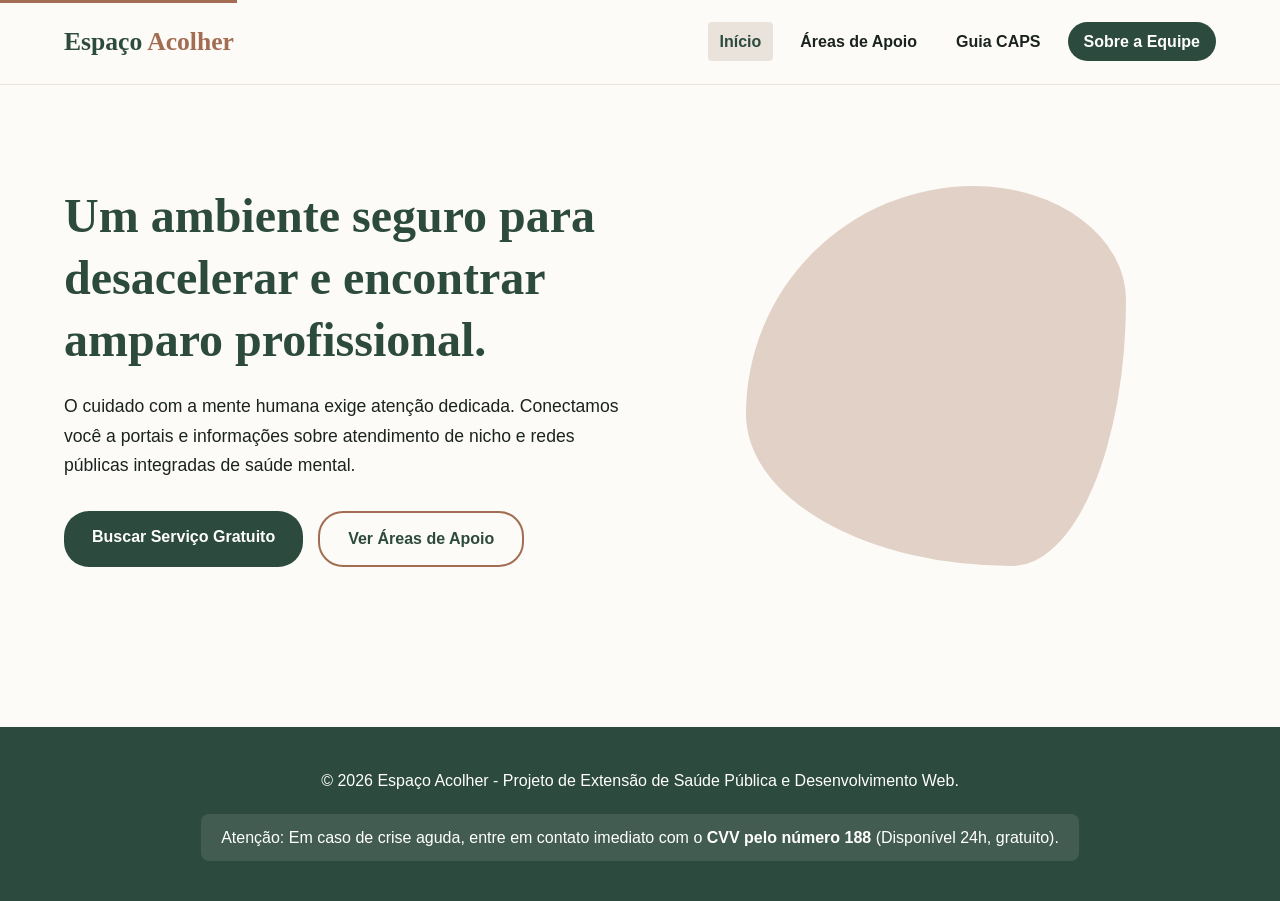
==== index.html @ 64163958 "atualização" ====
<!DOCTYPE html>
<html lang="pt-BR">
<head>
    <meta charset="UTF-8">
    <meta name="viewport" content="width=device-width, initial-scale=1.0">
    <title>Espaço Acolher - Saúde Mental e Apoio</title>
    <!-- Importação de fontes locais ou seguras do sistema. Para usar fontes do Google localmente no deploy, baixe-as e mude o caminho, ou mantenha fontes web seguras como fallback caso exigido estritamente off-line -->
    <link rel="stylesheet" href="style.css">
</head>
<body>

    <a href="#conteudo-principal" class="skip-link">Pular para o conteúdo principal</a>

    <header class="main-header">
        <div class="container header-flex">
            <a href="index.html" class="logo" aria-label="Espaço Acolher Home">Espaço <span>Acolher</span></a>
            <nav class="main-nav" aria-label="Navegação Principal">
                <a href="index.html" class="active">Início</a>
                <a href="servicos.html">Áreas de Apoio</a>
                <a href="caps.html">Guia CAPS</a>
                <a href="sobre.html" class="btn-nav">Sobre a Equipe</a>
            </nav>
        </div>
    </header>

    <main id="conteudo-principal">
        <section class="hero" aria-label="Boas-vindas">
            <div class="container hero-grid">
                <div class="hero-text">
                    <h1>Um ambiente seguro para desacelerar e encontrar amparo profissional.</h1>
                    <p>O cuidado com a mente humana exige atenção dedicada. Conectamos você a portais e informações sobre atendimento de nicho e redes públicas integradas de saúde mental.</p>
                    <div class="hero-actions">
                        <a href="caps.html" class="btn btn-primary">Buscar Serviço Gratuito</a>
                        <a href="servicos.html" class="btn btn-secondary">Ver Áreas de Apoio</a>
                    </div>
                </div>
                <div class="hero-image-container" aria-hidden="true">
                    <div class="hero-shape"></div>
                </div>
            </div>
        </section>
    </main>

    <footer class="main-footer">
        <div class="container">
            <p>&copy; 2026 Espaço Acolher - Projeto de Extensão de Saúde Pública e Desenvolvimento Web.</p>
            <p class="emergency-alert">Atenção: Em caso de crise aguda, entre em contato imediato com o <strong>CVV pelo número 188</strong> (Disponível 24h, gratuito).</p>
        </div>
    </footer>

</body>
</html>
---- style.css ----
/* ==========================================================================
   RESET & VARIÁVEIS (WCAG Conforme)
   ========================================================================== */
* {
    margin: 0;
    padding: 0;
    box-sizing: border-box;
}

:root {
    /* Cores com contraste validado para acessibilidade text/fundo */
    --bg-color: #FDFBF7;
    --primary-color: #2D4A3E; /* Verde sálvia escuro para leitura confortável */
    --secondary-color: #A36D53; /* Terracota suave para destaques */
    --text-color: #1A231F; /* Quase preto para excelente legibilidade */
    --card-bg: #FFFFFF;
    --accent-light: #EAE3DC;
    
    --font-title: 'Lora', Georgia, serif;
    --font-body: 'Nunito', Arial, sans-serif;
}

html {
    scroll-behavior: smooth;
    font-size: 16px;
}

body {
    background-color: var(--bg-color);
    color: var(--text-color);
    font-family: var(--font-body);
    line-height: 1.7;
    overflow-x: hidden;
}

.container {
    width: 90%;
    max-width: 1200px;
    margin: 0 auto;
}

/* Links de Acessibilidade (Pular para o Conteúdo) */
.skip-link {
    position: absolute;
    top: -40px;
    left: 0;
    background: var(--secondary-color);
    color: white;
    padding: 8px;
    z-index: 100;
    transition: top 0.2s;
}
.skip-link:focus {
    top: 0;
}

/* ==========================================================================
   HEADER & NAVEGAÇÃO
   ========================================================================== */
.main-header {
    padding: 20px 0;
    background-color: var(--bg-color);
    border-bottom: 1px solid var(--accent-light);
}

.header-flex {
    display: flex;
    flex-direction: column; /* Mobile-First */
    align-items: center;
    gap: 15px;
}

@media (min-width: 768px) {
    .header-flex {
        flex-direction: row;
        justify-content: space-between;
    }
}

.logo {
    font-family: var(--font-title);
    font-size: 1.6rem;
    font-weight: 700;
    color: var(--primary-color);
    text-decoration: none;
}

.logo span {
    color: var(--secondary-color);
}

.main-nav {
    display: flex;
    flex-wrap: wrap;
    justify-content: center;
    gap: 15px;
}

.main-nav a {
    text-decoration: none;
    color: var(--text-color);
    font-weight: 600;
    padding: 6px 12px;
    border-radius: 4px;
    transition: all 0.3s ease;
}

.main-nav a:hover, .main-nav a.active {
    color: var(--primary-color);
    background-color: var(--accent-light);
}

.main-nav .btn-nav {
    background-color: var(--primary-color);
    color: white !important;
    border-radius: 20px;
    padding: 6px 16px;
}

.main-nav .btn-nav:hover {
    background-color: #1B2E26;
}

/* ==========================================================================
   HERO SECTIONS (RESPONSIVO)
   ========================================================================== */
.hero {
    padding: 40px 0;
}

.hero-grid {
    display: grid;
    grid-template-columns: 1fr; /* Mobile-First */
    gap: 30px;
    align-items: center;
}

@media (min-width: 768px) {
    .hero-grid {
        grid-template-columns: 1fr 1fr;
        padding: 60px 0;
    }
}

.hero-text h1 {
    font-family: var(--font-title);
    font-size: 2.2rem;
    line-height: 1.3;
    margin-bottom: 20px;
    color: var(--primary-color);
}

@media (min-width: 768px) {
    .hero-text h1 { font-size: 3rem; }
}

.hero-text p {
    font-size: 1.1rem;
    margin-bottom: 30px;
}

.hero-actions {
    display: flex;
    flex-wrap: wrap;
    gap: 15px;
}

.btn {
    display: inline-block;
    padding: 12px 28px;
    border-radius: 25px;
    text-decoration: none;
    font-weight: 700;
    text-align: center;
    transition: all 0.3s ease;
}

.btn-primary {
    background-color: var(--primary-color);
    color: white;
}

.btn-primary:hover, .btn-primary:focus {
    transform: translateY(-2px);
    box-shadow: 0 5px 15px rgba(45, 74, 62, 0.3);
}

.btn-secondary {
    border: 2px solid var(--secondary-color);
    color: var(--primary-color);
}

.btn-secondary:hover, .btn-secondary:focus {
    background-color: var(--secondary-color);
    color: white;
}

/* Forma Orgânica CSS Pura (Sem dependência de imagens externas) */
.hero-image-container {
    display: flex;
    justify-content: center;
}

.hero-shape {
    width: 280px;
    height: 280px;
    background-color: var(--secondary-color);
    opacity: 0.3;
    border-radius: 60% 40% 30% 70% / 60% 30% 70% 40%;
}

@media (min-width: 768px) {
    .hero-shape {
        width: 380px;
        height: 380px;
    }
}

/* Internas Hero */
.internal-hero {
    padding: 50px 0;
    background-color: var(--accent-light);
    text-align: center;
}

.internal-hero h1 {
    font-family: var(--font-title);
    font-size: 2.2rem;
    color: var(--primary-color);
}

/* ==========================================================================
   SEÇÃO DE CARDS & CONTEÚDO
   ========================================================================== */
.services-section {
    padding: 60px 0;
}

.cards-grid {
    display: grid;
    grid-template-columns: 1fr;
    gap: 25px;
}

@media (min-width: 768px) {
    .cards-grid {
        grid-template-columns: repeat(auto-fit, minmax(300px, 1fr));
    }
}

.card {
    background-color: var(--card-bg);
    padding: 30px;
    border-radius: 12px;
    box-shadow: 0 4px 20px rgba(0, 0, 0, 0.04);
    border-top: 4px solid var(--primary-color);
}

.card h3 {
    font-family: var(--font-title);
    margin: 15px 0 10px 0;
    color: var(--primary-color);
}

/* Bloco de Texto Semântico */
.content-block {
    padding: 40px 0;
}

.text-content {
    max-width: 800px;
    margin: 0 auto;
}

.text-content h2 {
    font-family: var(--font-title);
    color: var(--primary-color);
    margin: 35px 0 15px 0;
}

.text-content p {
    margin-bottom: 25px;
}

.caps-steps {
    list-style: none;
    margin: 30px 0;
}

.caps-steps li {
    padding: 15px;
    margin-bottom: 15px;
    background-color: var(--card-bg);
    border-left: 4px solid var(--secondary-color);
    border-radius: 4px;
}

/* ==========================================================================
   PÁGINA SOBRE & INTEGRANTES
   ========================================================================== */
.about-grid {
    display: grid;
    grid-template-columns: 1fr;
    gap: 30px;
    margin-top: 40px;
}

@media (min-width: 768px) {
    .about-grid {
        grid-template-columns: repeat(auto-fit, minmax(220px, 1fr));
    }
}

.team-card {
    background-color: var(--card-bg);
    border-radius: 8px;
    overflow: hidden;
    text-align: center;
    padding-bottom: 20px;
    box-shadow: 0 4px 15px rgba(0,0,0,0.03);
}

.team-img {
    width: 100%;
    height: 240px;
    object-fit: cover;
    background-color: #ddd; /* Fallback caso falte a foto */
}

.team-card h3 {
    font-family: var(--font-title);
    color: var(--primary-color);
    margin: 15px 0 5px 0;
}

.team-card p {
    font-size: 0.9rem;
    color: #555;
}

/* ==========================================================================
   FOOTER
   ========================================================================== */
.main-footer {
    background-color: var(--primary-color);
    color: white;
    padding: 40px 0;
    text-align: center;
    margin-top: 60px;
}

.emergency-alert {
    margin-top: 20px;
    background-color: rgba(255, 255, 255, 0.1);
    display: inline-block;
    padding: 10px 20px;
    border-radius: 8px;
}
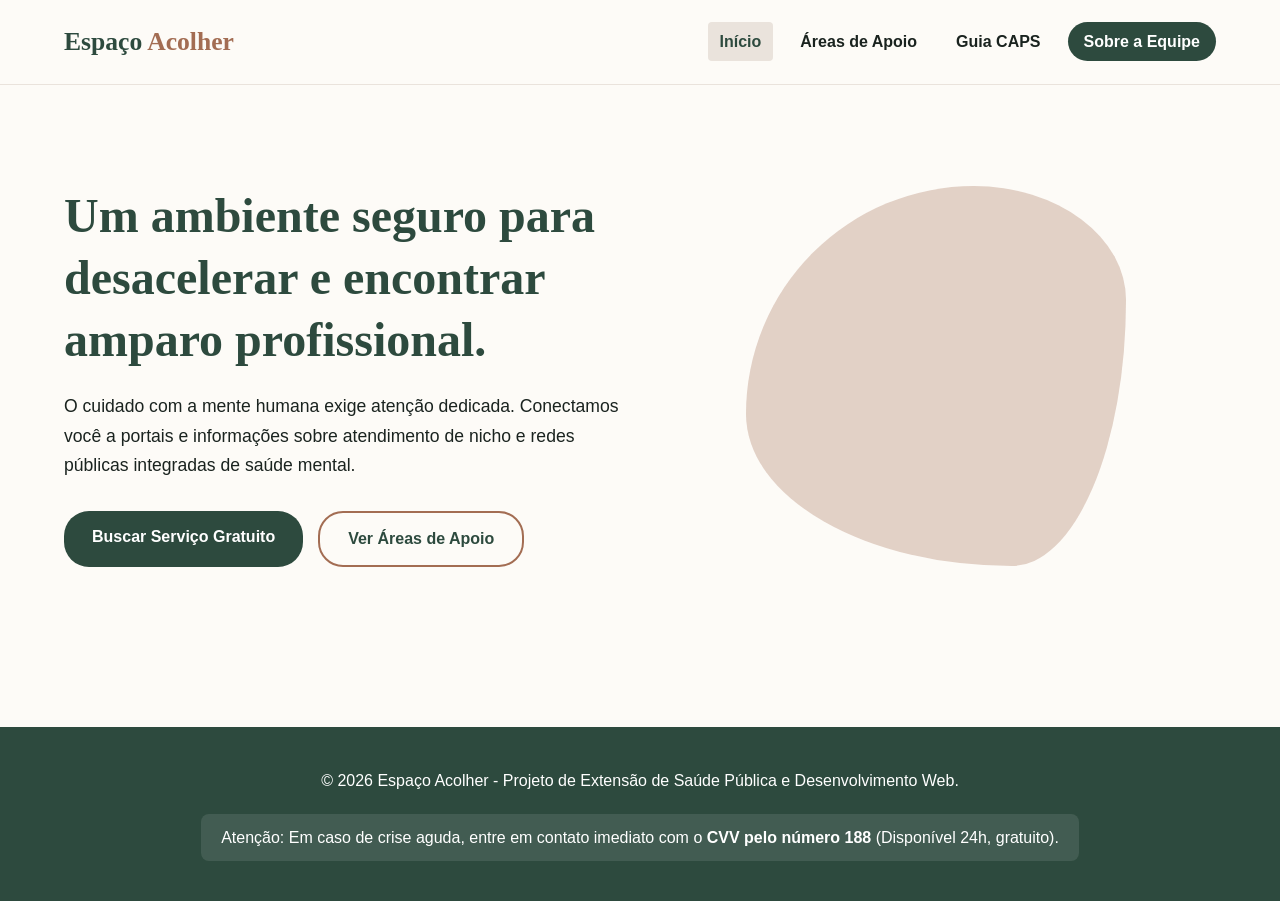
==== commit e3ef6a49: "novo" ====
--- a/index.html
+++ b/index.html
@@ -9,7 +9,7 @@
 </head>
 <body>
 
-    <a href="#conteudo-principal" class="skip-link">Pular para o conteúdo principal</a>
+    
 
     <header class="main-header">
         <div class="container header-flex">
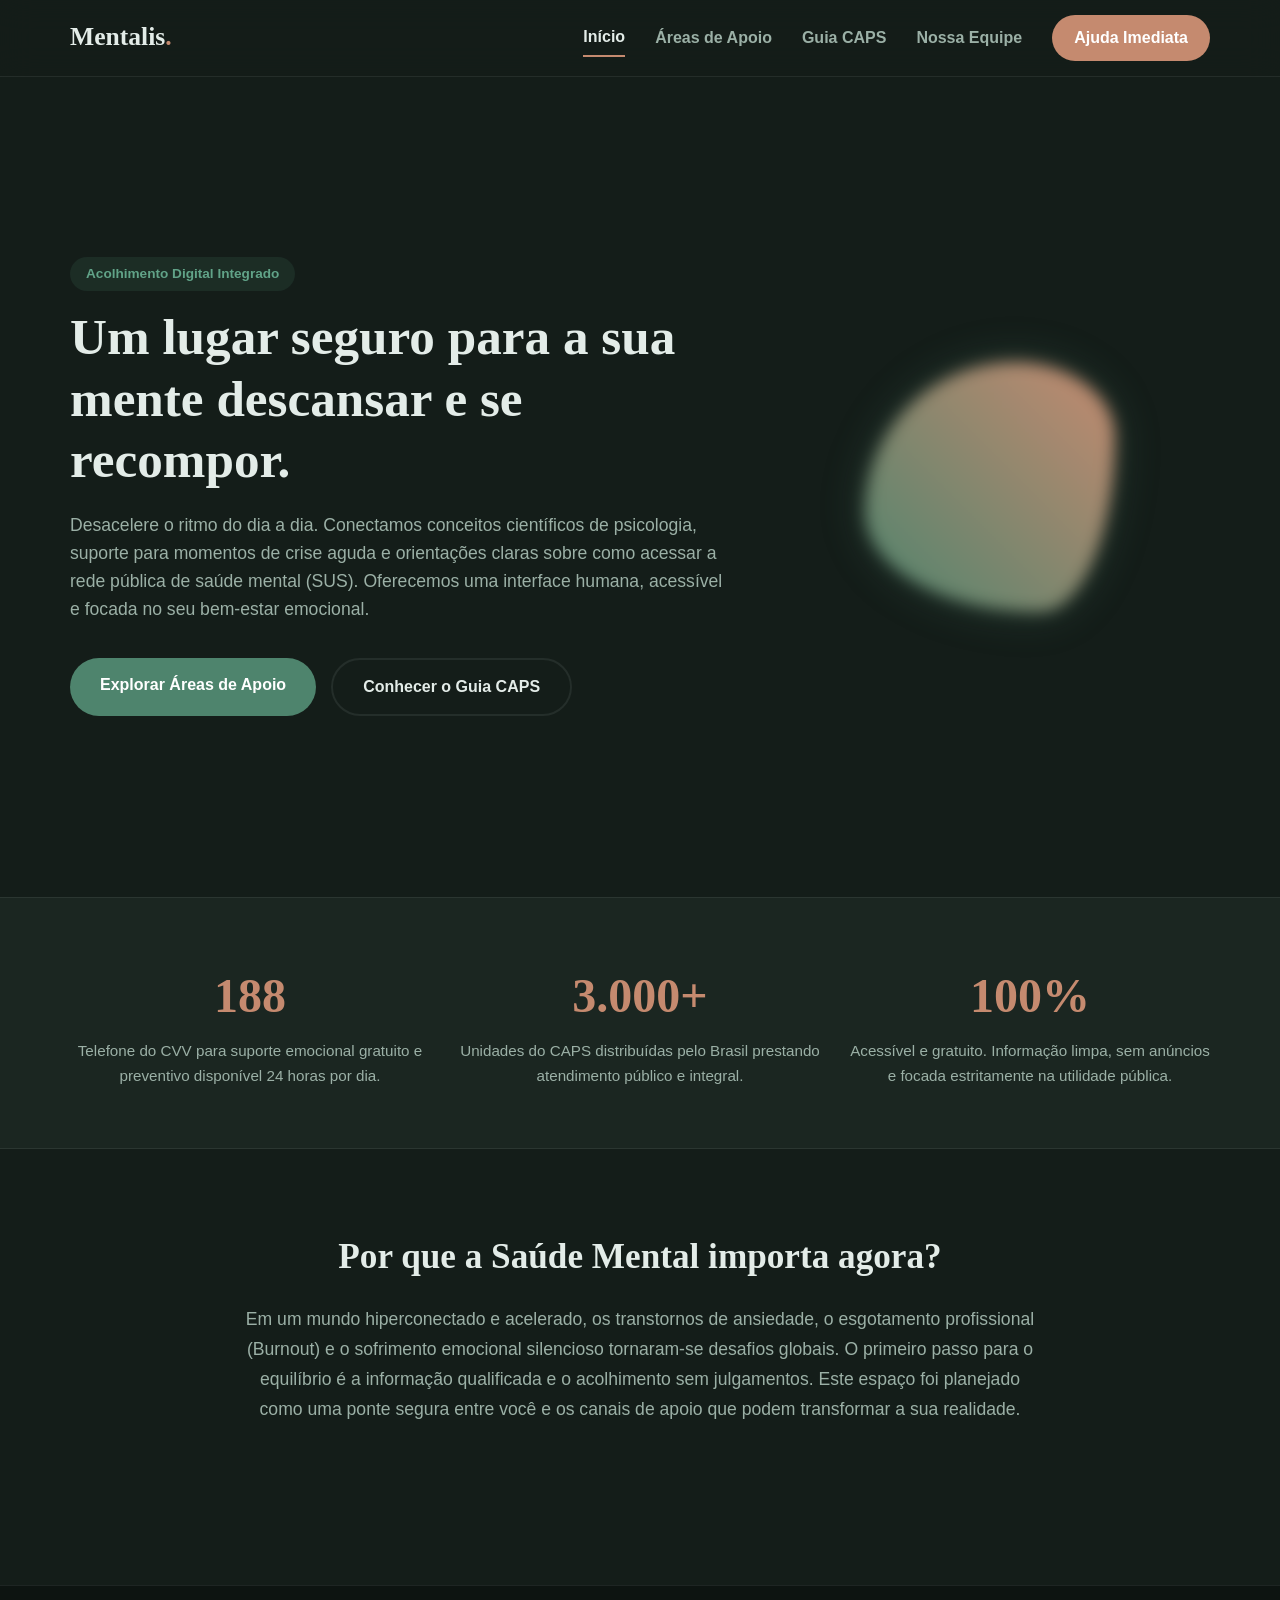
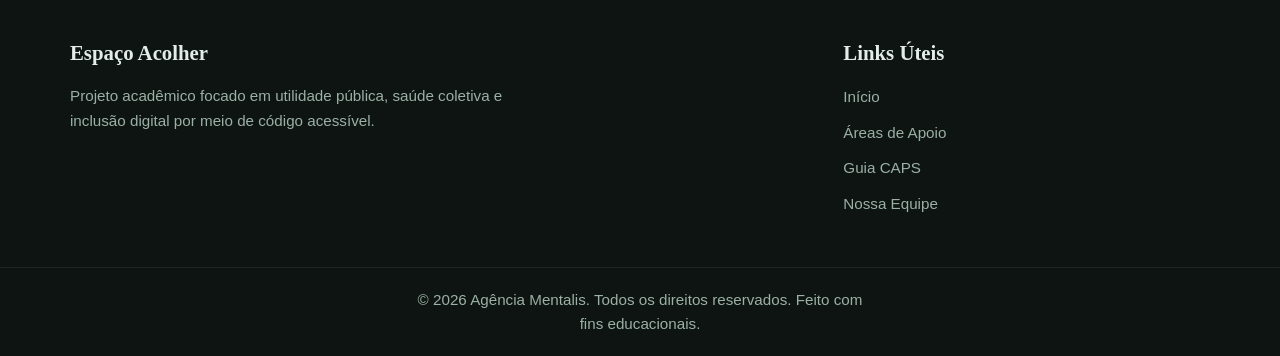
==== commit 1e7eb198: "errei fui mlk" ====
--- a/index.html
+++ b/index.html
@@ -3,50 +3,91 @@
 <head>
     <meta charset="UTF-8">
     <meta name="viewport" content="width=device-width, initial-scale=1.0">
-    <title>Espaço Acolher - Saúde Mental e Apoio</title>
-    <!-- Importação de fontes locais ou seguras do sistema. Para usar fontes do Google localmente no deploy, baixe-as e mude o caminho, ou mantenha fontes web seguras como fallback caso exigido estritamente off-line -->
-    <link rel="stylesheet" href="style.css">
+    <title>Mentalis | Saúde Mental e Bem-Estar</title>
+    <link rel="stylesheet" href="assets/css/style.css">
 </head>
 <body>
 
-    
+    <a href="#conteudo-principal" class="skip-link">Pular para o conteúdo principal</a>
 
     <header class="main-header">
         <div class="container header-flex">
-            <a href="index.html" class="logo" aria-label="Espaço Acolher Home">Espaço <span>Acolher</span></a>
+            <a href="index.html" class="logo">Mentalis<span>.</span></a>
             <nav class="main-nav" aria-label="Navegação Principal">
-                <a href="index.html" class="active">Início</a>
-                <a href="servicos.html">Áreas de Apoio</a>
-                <a href="caps.html">Guia CAPS</a>
-                <a href="sobre.html" class="btn-nav">Sobre a Equipe</a>
+                <a href="index.html" class="nav-link active">Início</a>
+                <a href="servicos.html" class="nav-link">Áreas de Apoio</a>
+                <a href="caps.html" class="nav-link">Guia CAPS</a>
+                <a href="sobre.html" class="nav-link">Nossa Equipe</a>
+                <a href="emergencia.html" class="btn-nav">Ajuda Imediata</a>
             </nav>
+            <button class="menu-toggle" aria-label="Abrir Menu">☰</button>
         </div>
     </header>
 
     <main id="conteudo-principal">
-        <section class="hero" aria-label="Boas-vindas">
+        <section class="hero-section">
             <div class="container hero-grid">
                 <div class="hero-text">
-                    <h1>Um ambiente seguro para desacelerar e encontrar amparo profissional.</h1>
-                    <p>O cuidado com a mente humana exige atenção dedicada. Conectamos você a portais e informações sobre atendimento de nicho e redes públicas integradas de saúde mental.</p>
+                    <span class="badge">Acolhimento Digital Integrado</span>
+                    <h1>Um lugar seguro para a sua mente descansar e se recompor.</h1>
+                    <p>Desacelere o ritmo do dia a dia. Conectamos conceitos científicos de psicologia, suporte para momentos de crise aguda e orientações claras sobre como acessar a rede pública de saúde mental (SUS). Oferecemos uma interface humana, acessível e focada no seu bem-estar emocional.</p>
                     <div class="hero-actions">
-                        <a href="caps.html" class="btn btn-primary">Buscar Serviço Gratuito</a>
-                        <a href="servicos.html" class="btn btn-secondary">Ver Áreas de Apoio</a>
+                        <a href="servicos.html" class="btn btn-primary">Explorar Áreas de Apoio</a>
+                        <a href="caps.html" class="btn btn-secondary">Conhecer o Guia CAPS</a>
                     </div>
                 </div>
-                <div class="hero-image-container" aria-hidden="true">
-                    <div class="hero-shape"></div>
+                <div class="hero-visual">
+                    <div class="orbe-viva"></div>
                 </div>
+            </div>
+        </section>
+
+        <section class="stats-section">
+            <div class="container stats-grid">
+                <div class="stat-card">
+                    <h2>188</h2>
+                    <p>Telefone do CVV para suporte emocional gratuito e preventivo disponível 24 horas por dia.</p>
+                </div>
+                <div class="stat-card">
+                    <h2>3.000+</h2>
+                    <p>Unidades do CAPS distribuídas pelo Brasil prestando atendimento público e integral.</p>
+                </div>
+                <div class="stat-card">
+                    <h2>100%</h2>
+                    <p>Acessível e gratuito. Informação limpa, sem anúncios e focada estritamente na utilidade pública.</p>
+                </div>
+            </div>
+        </section>
+
+        <section class="highlights-section">
+            <div class="container text-block-center">
+                <h2>Por que a Saúde Mental importa agora?</h2>
+                <p>Em um mundo hiperconectado e acelerado, os transtornos de ansiedade, o esgotamento profissional (Burnout) e o sofrimento emocional silencioso tornaram-se desafios globais. O primeiro passo para o equilíbrio é a informação qualificada e o acolhimento sem julgamentos. Este espaço foi planejado como uma ponte segura entre você e os canais de apoio que podem transformar a sua realidade.</p>
             </div>
         </section>
     </main>
 
     <footer class="main-footer">
-        <div class="container">
-            <p>&copy; 2026 Espaço Acolher - Projeto de Extensão de Saúde Pública e Desenvolvimento Web.</p>
-            <p class="emergency-alert">Atenção: Em caso de crise aguda, entre em contato imediato com o <strong>CVV pelo número 188</strong> (Disponível 24h, gratuito).</p>
+        <div class="container footer-grid">
+            <div>
+                <h3>Espaço Acolher</h3>
+                <p>Projeto acadêmico focado em utilidade pública, saúde coletiva e inclusão digital por meio de código acessível.</p>
+            </div>
+            <div>
+                <h3>Links Úteis</h3>
+                <ul class="footer-links">
+                    <li><a href="index.html">Início</a></li>
+                    <li><a href="servicos.html">Áreas de Apoio</a></li>
+                    <li><a href="caps.html">Guia CAPS</a></li>
+                    <li><a href="sobre.html">Nossa Equipe</a></li>
+                </ul>
+            </div>
+        </div>
+        <div class="footer-bottom">
+            <p>&copy; 2026 Agência Mentalis. Todos os direitos reservados. Feito com fins educacionais.</p>
         </div>
     </footer>
 
+    <script src="assets/js/main.js"></script>
 </body>
 </html>
--- a/assets/css/style.css
+++ b/assets/css/style.css
@@ -0,0 +1,536 @@
+:root {
+    --bg-main: #141D19;        
+    --bg-alt: #1B2621;         
+    --text-main: #E3ECE8;      
+    --text-muted: #9BB0A6;    
+    --primary: #4E846D;        
+    --primary-hover: #61A388;  
+    --secondary: #C58A6F;      
+    --border-glass: rgba(227, 236, 232, 0.08);
+    
+    --font-title: 'Lora', Georgia, serif;
+    --font-body: 'Nunito', Helvetica, Arial, sans-serif;
+}
+
+* {
+    margin: 0;
+    padding: 0;
+    box-sizing: border-box;
+}
+
+html {
+    scroll-behavior: smooth;
+    font-size: 16px;
+}
+
+body {
+    background-color: var(--bg-main);
+    color: var(--text-main);
+    font-family: var(--font-body);
+    line-height: 1.6;
+    overflow-x: hidden;
+}
+
+.container {
+    width: 90%;
+    max-width: 1140px;
+    margin: 0 auto;
+}
+
+.skip-link {
+    position: absolute;
+    top: -100px;
+    left: 10px;
+    background: var(--secondary);
+    color: white;
+    padding: 10px 20px;
+    z-index: 9999;
+    transition: top 0.3s;
+    border-radius: 4px;
+    text-decoration: none;
+    font-weight: bold;
+}
+.skip-link:focus { top: 10px; }
+
+.main-header {
+    position: sticky;
+    top: 0;
+    z-index: 1000;
+    background: rgba(20, 29, 25, 0.85);
+    backdrop-filter: blur(16px);
+    -webkit-backdrop-filter: blur(16px);
+    border-bottom: 1px solid var(--border-glass);
+    padding: 15px 0;
+}
+
+.header-flex {
+    display: flex;
+    justify-content: space-between;
+    align-items: center;
+}
+
+.logo {
+    font-family: var(--font-title);
+    font-size: 1.6rem;
+    font-weight: 700;
+    color: var(--text-main);
+    text-decoration: none;
+}
+.logo span { color: var(--secondary); }
+
+.main-nav {
+    display: none;
+}
+
+.main-nav.open {
+    display: flex;
+    flex-direction: column;
+    position: absolute;
+    top: 100%;
+    left: 0;
+    width: 100%;
+    background: var(--bg-alt);
+    padding: 20px;
+    gap: 15px;
+    border-bottom: 1px solid var(--border-glass);
+}
+
+.nav-link {
+    color: var(--text-muted);
+    text-decoration: none;
+    font-weight: 600;
+    font-size: 1rem;
+    transition: color 0.3s;
+    padding: 5px 0;
+}
+.nav-link:hover, .nav-link.active {
+    color: var(--text-main);
+    border-bottom: 2px solid var(--secondary);
+}
+
+.btn-nav {
+    background: var(--secondary);
+    color: white;
+    text-decoration: none;
+    padding: 10px 22px;
+    border-radius: 25px;
+    text-align: center;
+    font-weight: 700;
+    transition: transform 0.2s;
+}
+.btn-nav:hover, .btn-nav.active {
+    transform: scale(1.03);
+    background: #bd5631;
+}
+
+.menu-toggle {
+    background: none;
+    border: none;
+    color: var(--text-main);
+    font-size: 1.8rem;
+    cursor: pointer;
+}
+
+@media (min-width: 992px) {
+    .menu-toggle { display: none; }
+    .main-nav {
+        display: flex;
+        flex-direction: row;
+        align-items: center;
+        gap: 30px;
+    }
+    .main-nav.open { position: static; background: none; padding: 0; width: auto; border: none; }
+}
+
+.hero-section {
+    padding: 60px 0;
+    min-height: calc(100vh - 80px);
+    display: flex;
+    align-items: center;
+}
+
+.hero-grid {
+    display: grid;
+    grid-template-columns: 1fr;
+    gap: 40px;
+    align-items: center;
+}
+
+@media (min-width: 768px) {
+    .hero-grid { grid-template-columns: 1.2fr 0.8fr; }
+}
+
+.badge {
+    background: rgba(78, 132, 109, 0.15);
+    color: var(--primary-hover);
+    padding: 6px 16px;
+    border-radius: 20px;
+    font-size: 0.85rem;
+    font-weight: 700;
+    display: inline-block;
+    margin-bottom: 15px;
+}
+
+.hero-text h1 {
+    font-family: var(--font-title);
+    font-size: 2.2rem;
+    line-height: 1.2;
+    margin-bottom: 20px;
+}
+@media (min-width: 768px) { .hero-text h1 { font-size: 3.2rem; } }
+
+.hero-text p {
+    color: var(--text-muted);
+    font-size: 1.1rem;
+    margin-bottom: 35px;
+}
+
+.hero-actions {
+    display: flex;
+    flex-direction: column;
+    gap: 15px;
+}
+@media (min-width: 480px) { .hero-actions { flex-direction: row; } }
+
+.btn {
+    padding: 14px 30px;
+    border-radius: 30px;
+    text-decoration: none;
+    font-weight: 700;
+    text-align: center;
+    transition: all 0.3s ease;
+}
+.btn-primary { background: var(--primary); color: white; }
+.btn-primary:hover { background: var(--primary-hover); transform: translateY(-2px); }
+
+.btn-secondary { border: 2px solid var(--border-glass); color: var(--text-main); }
+.btn-secondary:hover { background: rgba(255,255,255,0.05); }
+
+.hero-visual { display: flex; justify-content: center; }
+
+.orbe-viva {
+    width: 250px;
+    height: 250px;
+    background: linear-gradient(45deg, var(--primary), var(--secondary));
+    filter: blur(8px);
+    box-shadow: 0 0 40px rgba(78, 132, 109, 0.3);
+    border-radius: 60% 40% 30% 70% / 60% 30% 70% 40%;
+    animation: pulsarOrbe 8s ease-in-out infinite alternate;
+}
+@keyframes pulsarOrbe {
+    0% { border-radius: 60% 40% 30% 70% / 60% 30% 70% 40%; transform: scale(1); }
+    100% { border-radius: 40% 60% 70% 30% / 40% 70% 30% 60%; transform: scale(1.04); }
+}
+
+.stats-section {
+    padding: 60px 0;
+    background: var(--bg-alt);
+    border-top: 1px solid var(--border-glass);
+    border-bottom: 1px solid var(--border-glass);
+}
+.stats-grid {
+    display: grid;
+    grid-template-columns: 1fr;
+    gap: 30px;
+    text-align: center;
+}
+@media (min-width: 768px) { .stats-grid { grid-template-columns: repeat(3, 1fr); } }
+
+.stat-card h2 {
+    font-family: var(--font-title);
+    font-size: 3rem;
+    color: var(--secondary);
+    margin-bottom: 5px;
+}
+.stat-card p { color: var(--text-muted); font-size: 0.95rem; }
+
+.text-block-center {
+    max-width: 800px;
+    margin: 0 auto;
+    text-align: center;
+}
+.text-block-center h2 { font-family: var(--font-title); font-size: 2.2rem; margin-bottom: 20px; }
+.text-block-center p { color: var(--text-muted); font-size: 1.1rem; line-height: 1.7; }
+.highlights-section { padding: 80px 0; }
+
+.internal-hero {
+    padding: 60px 0;
+    background: var(--bg-alt);
+    text-align: center;
+    border-bottom: 1px solid var(--border-glass);
+}
+.internal-hero h1 { font-family: var(--font-title); font-size: 2.5rem; margin-bottom: 12px; }
+.internal-hero p { color: var(--text-muted); max-width: 700px; margin: 0 auto; font-size: 1.1rem; }
+
+.section-padding { padding: 70px 0; }
+.alt-bg { background-color: var(--bg-alt); }
+
+.detailed-services-grid {
+    display: grid;
+    grid-template-columns: 1fr;
+    gap: 40px;
+}
+.detailed-card {
+    background: var(--bg-alt);
+    border: 1px solid var(--border-glass);
+    border-radius: 16px;
+    padding: 40px;
+    position: relative;
+    transition: border-color 0.3s;
+}
+.detailed-card:hover { border-color: var(--primary); }
+
+.card-badge {
+    position: absolute;
+    top: 25px;
+    right: 40px;
+    font-size: 0.8rem;
+    font-weight: bold;
+    text-transform: uppercase;
+    color: var(--secondary);
+    letter-spacing: 1px;
+}
+.detailed-card .card-icon { font-size: 2.5rem; margin-bottom: 15px; }
+.detailed-card h3 { font-family: var(--font-title); font-size: 1.6rem; margin-bottom: 15px; }
+.detailed-card p { color: var(--text-muted); margin-bottom: 20px; font-size: 1.05rem; }
+.detailed-card h4 { margin-bottom: 10px; font-size: 1rem; color: var(--text-main); text-transform: uppercase; letter-spacing: 0.5px; }
+.detailed-card ul { margin-left: 20px; color: var(--text-muted); }
+.detailed-card ul li { margin-bottom: 8px; }
+
+.caps-interactive-grid {
+    display: grid;
+    grid-template-columns: 1fr;
+    gap: 40px;
+}
+@media (min-width: 992px) { .caps-interactive-grid { grid-template-columns: 1fr 1fr; } }
+
+.caps-menu-side h2 { font-family: var(--font-title); margin-bottom: 15px; }
+.caps-menu-side p { color: var(--text-muted); margin-bottom: 30px; }
+
+.interactive-list { list-style: none; }
+.list-item {
+    display: flex;
+    gap: 20px;
+    padding: 20px;
+    background: var(--bg-alt);
+    border: 1px solid var(--border-glass);
+    border-radius: 12px;
+    cursor: pointer;
+    margin-bottom: 15px;
+    transition: all 0.3s;
+}
+.list-item .step-num {
+    font-family: var(--font-title);
+    font-size: 1.5rem;
+    font-weight: bold;
+    color: var(--primary-hover);
+}
+.list-item strong { display: block; font-size: 1.1rem; margin-bottom: 2px; }
+.list-item p { color: var(--text-muted); font-size: 0.9rem; }
+.list-item.active {
+    border-color: var(--primary);
+    background: rgba(78, 132, 109, 0.05);
+}
+
+.display-box {
+    background: var(--bg-alt);
+    border: 1px solid var(--border-glass);
+    padding: 45px;
+    border-radius: 16px;
+    min-height: 300px;
+    display: flex;
+    flex-direction: column;
+    justify-content: center;
+    box-shadow: inset 0 0 30px rgba(0,0,0,0.2);
+    transition: opacity 0.2s ease-in-out;
+}
+.display-box h3 { font-family: var(--font-title); font-size: 1.7rem; margin-bottom: 15px; color: var(--secondary); }
+.display-box p { color: var(--text-muted); font-size: 1.1rem; line-height: 1.7; }
+
+.caps-types-grid {
+    display: grid;
+    grid-template-columns: 1fr;
+    gap: 20px;
+    margin-top: 40px;
+}
+@media (min-width: 768px) { .caps-types-grid { grid-template-columns: repeat(2, 1fr); } }
+
+.type-card {
+    background: var(--bg-main);
+    padding: 25px;
+    border-radius: 12px;
+    border-left: 4px solid var(--primary);
+    text-align: left;
+}
+.type-card h3 { font-family: var(--font-title); font-size: 1.25rem; margin-bottom: 10px; }
+.type-card p { color: var(--text-muted); font-size: 0.95rem; }
+
+.about-intro-text {
+    max-width: 850px;
+    margin: 0 auto 50px auto;
+    text-align: center;
+}
+.about-intro-text h2 { font-family: var(--font-title); font-size: 2rem; margin-bottom: 15px; }
+.about-intro-text p { color: var(--text-muted); font-size: 1.1rem; line-height: 1.7; }
+
+.team-cards-grid {
+    display: grid;
+    grid-template-columns: 1fr;
+    gap: 30px;
+}
+@media (min-width: 768px) { .team-cards-grid { grid-template-columns: repeat(auto-fit, minmax(300px, 1fr)); } }
+
+.team-profile-card {
+    background: var(--bg-alt);
+    border: 1px solid var(--border-glass);
+    border-radius: 16px;
+    padding: 35px;
+    text-align: center;
+    transition: transform 0.3s;
+    
+   
+    height: max-content;  
+}
+.team-profile-card:hover { transform: translateY(-5px); }
+
+.avatar-wrapper {
+    width: 110px;
+    height: 110px;
+    margin: 0 auto 20px auto;
+    border-radius: 50%;
+    background: linear-gradient(45deg, var(--bg-main), var(--primary));
+    display: flex;
+    align-items: center;
+    justify-content: center;
+    border: 2px solid var(--secondary);
+}
+.avatar-placeholder { font-size: 0.8rem; font-weight: bold; color: var(--text-muted); }
+
+.team-profile-card h3 { font-family: var(--font-title); font-size: 1.4rem; margin-bottom: 5px; }
+.role-badge {
+    display: inline-block;
+    color: var(--secondary);
+    font-size: 0.85rem;
+    font-weight: bold;
+    text-transform: uppercase;
+    letter-spacing: 1px;
+    margin-bottom: 15px;
+}
+.profile-bio { color: var(--text-muted); font-size: 0.95rem; margin-bottom: 25px; line-height: 1.6; }
+
+.linkedin-btn {
+    display: inline-block;
+    color: var(--text-main);
+    text-decoration: none;
+    font-weight: bold;
+    font-size: 0.9rem;
+    border-bottom: 2px solid var(--secondary);
+    padding-bottom: 3px;
+    transition: opacity 0.2s;
+}
+.linkedin-btn:hover { opacity: 0.8; }
+
+/* Estilização do Botão Saiba Mais nos Perfis */
+.btn-saiba-mais {
+    display: block;
+    background: var(--primary);
+    color: white;
+    text-decoration: none;
+    font-weight: 700;
+    font-size: 0.9rem;
+    padding: 10px 20px;
+    border-radius: 20px;
+    margin: 0 auto 15px auto; /* Centraliza e empurra o link do LinkedIn para baixo */
+    max-width: 160px;         /* Deixa o botão em um tamanho agradável */
+    transition: all 0.3s ease;
+}
+
+.btn-saiba-mais:hover {
+    background: var(--primary-hover);
+    transform: translateY(-2px); /* Efeito suave de subida ao passar o mouse */
+}
+.emergency-hero {
+    padding: 80px 0;
+    background: linear-gradient(180deg, var(--bg-alt) 0%, var(--bg-main) 100%);
+    border-bottom: 1px solid var(--border-glass);
+}
+.main-emergency-btn {
+    display: inline-block;
+    background: #A64B2A;
+    color: white;
+    font-weight: 800;
+    text-decoration: none;
+    padding: 16px 40px;
+    border-radius: 35px;
+    font-size: 1.1rem;
+    margin-top: 30px;
+    box-shadow: 0 10px 25px rgba(166, 75, 42, 0.4);
+    transition: all 0.3s;
+}
+.main-emergency-btn:hover { background: #bd5631; transform: translateY(-2px); }
+
+.technical-emergency-grid {
+    display: grid;
+    grid-template-columns: 1fr;
+    gap: 25px;
+}
+@media (min-width: 768px) { .technical-emergency-grid { grid-template-columns: repeat(3, 1fr); } }
+
+.emergency-info-card {
+    background: var(--bg-alt);
+    border: 1px solid var(--border-glass);
+    border-radius: 12px;
+    padding: 30px;
+    display: flex;
+    flex-direction: column;
+    justify-content: space-between;
+}
+.emergency-info-card h3 { font-family: var(--font-title); font-size: 1.3rem; margin-bottom: 15px; }
+.emergency-info-card p { color: var(--text-muted); font-size: 0.95rem; margin-bottom: 20px; line-height: 1.6; }
+
+.info-tag {
+    background-color: rgba(78, 132, 109, 0.2);
+    color: var(--text-main);
+    padding: 8px 12px;
+    border-radius: 6px;
+    font-size: 0.85rem;
+    font-weight: bold;
+    text-align: center;
+}
+
+.main-footer {
+    background: #0D1411;
+    padding: 50px 0 20px 0;
+    border-top: 1px solid var(--border-glass);
+    margin-top: 80px;
+}
+.footer-grid {
+    display: grid;
+    grid-template-columns: 1fr;
+    gap: 40px;
+    margin-bottom: 40px;
+}
+@media (min-width: 768px) { .footer-grid { grid-template-columns: 2fr 1fr; } }
+
+.main-footer h3 { font-family: var(--font-title); margin-bottom: 15px; font-size: 1.3rem; }
+.main-footer p { color: var(--text-muted); font-size: 0.95rem; max-width: 450px; }
+
+.footer-links { list-style: none; }
+.footer-links li { margin-bottom: 10px; }
+.footer-links a { color: var(--text-muted); text-decoration: none; transition: color 0.2s; font-size: 0.95rem; }
+.footer-links a:hover { color: var(--text-main); }
+
+.footer-bottom {
+    border-top: 1px solid var(--border-glass);
+    padding-top: 20px;
+    margin-top: 20px;      
+    color: var(--text-muted);
+    
+   
+    display: flex !important;
+    justify-content: center !important;
+    align-items: center !important;
+    text-align: center !important;
+    width: 100% !important;
+    clear: both !important; 
+}
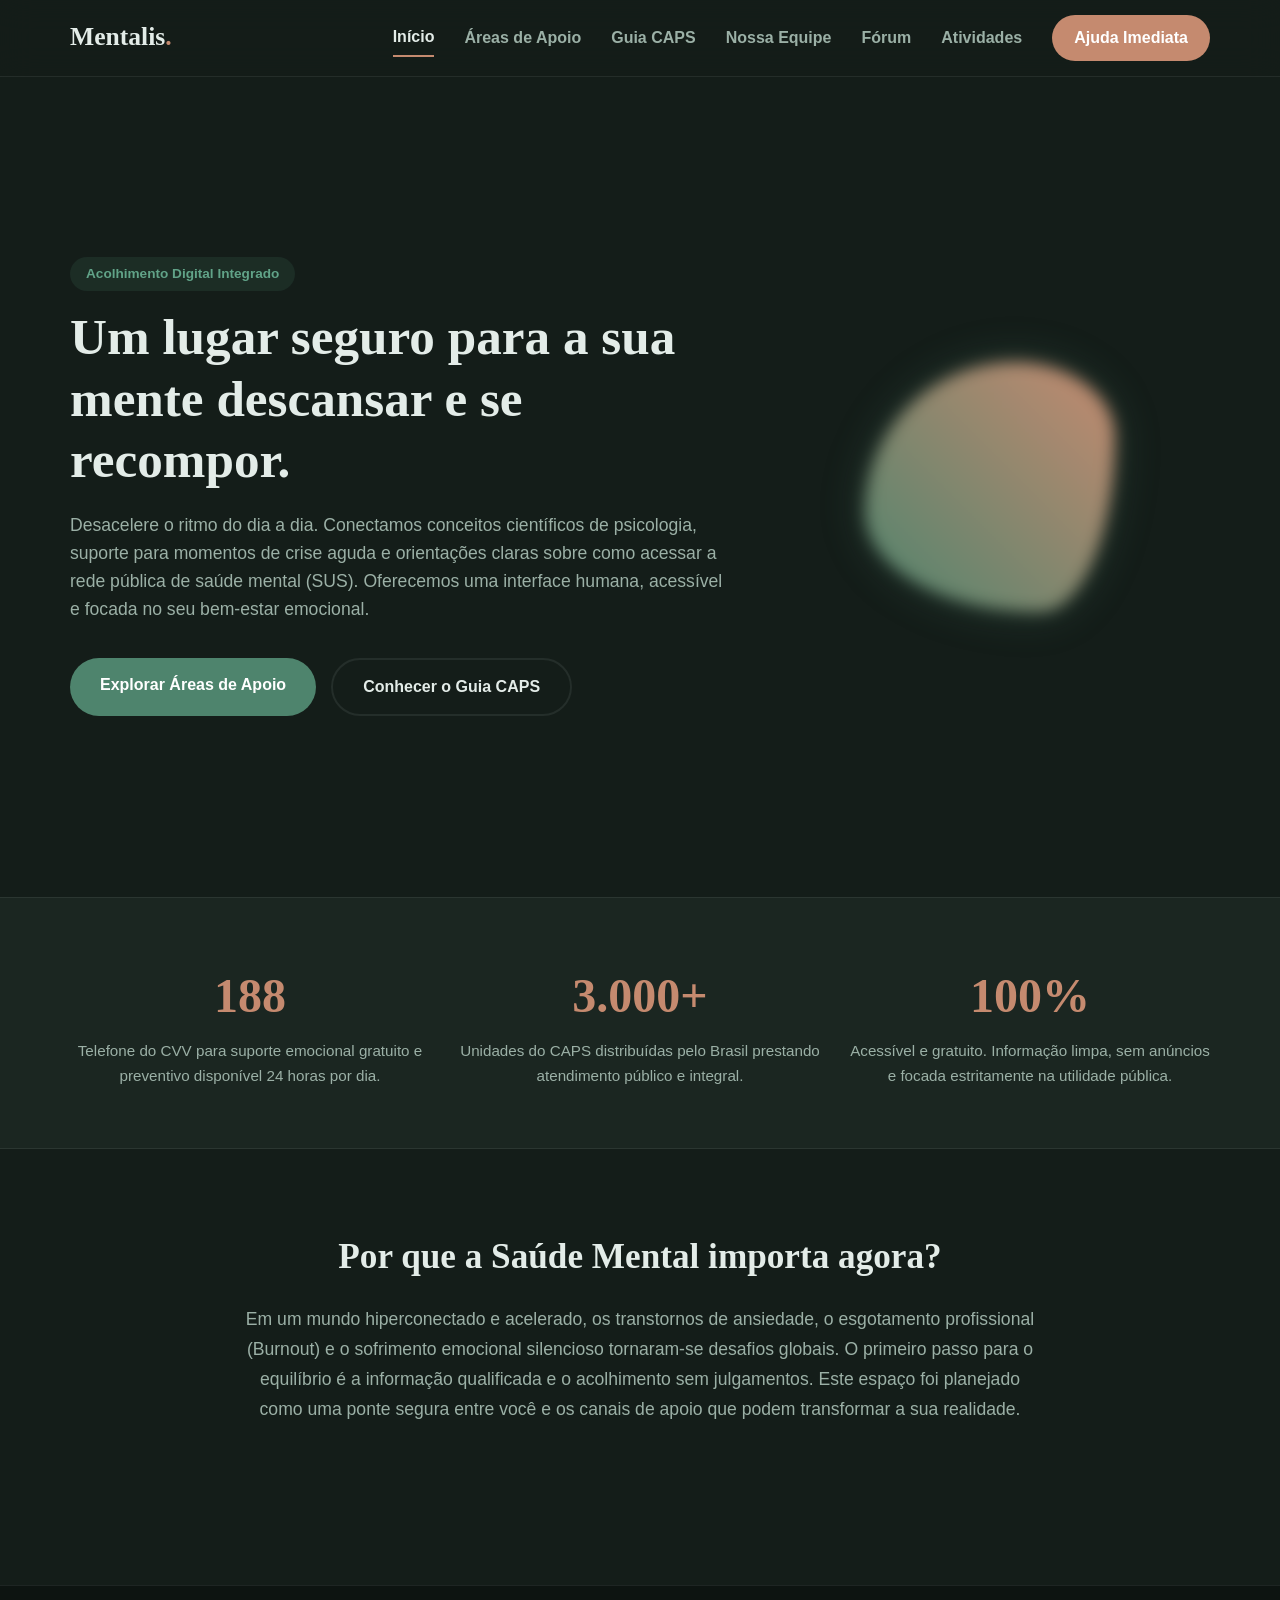
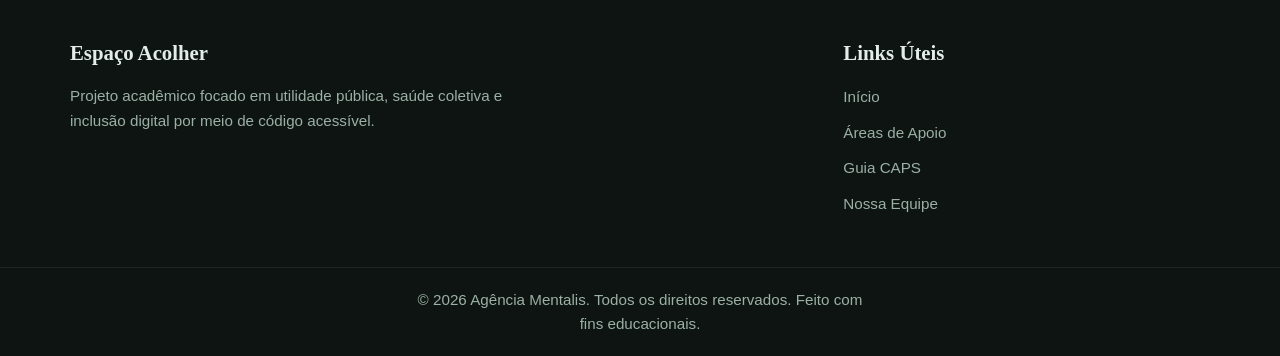
==== commit 6cebc611: "Adicinei meu portifolio e fiz algumas implementações: forum de apoio e atividades para acalmar" ====
--- a/index.html
+++ b/index.html
@@ -13,14 +13,20 @@
     <header class="main-header">
         <div class="container header-flex">
             <a href="index.html" class="logo">Mentalis<span>.</span></a>
+            
+            <!-- Controle do menu mobile sem JavaScript -->
+            <input type="checkbox" id="menu-controle" class="menu-checkbox">
+            <label for="menu-controle" class="menu-toggle" aria-label="Abrir Menu">☰</label>
+            
             <nav class="main-nav" aria-label="Navegação Principal">
                 <a href="index.html" class="nav-link active">Início</a>
                 <a href="servicos.html" class="nav-link">Áreas de Apoio</a>
                 <a href="caps.html" class="nav-link">Guia CAPS</a>
                 <a href="sobre.html" class="nav-link">Nossa Equipe</a>
+                <a href="forum.html" class="nav-link">Fórum</a>
+                <a href="atividades.html" class="nav-link">Atividades</a>
                 <a href="emergencia.html" class="btn-nav">Ajuda Imediata</a>
             </nav>
-            <button class="menu-toggle" aria-label="Abrir Menu">☰</button>
         </div>
     </header>
 
@@ -75,12 +81,14 @@
             </div>
             <div>
                 <h3>Links Úteis</h3>
-                <ul class="footer-links">
-                    <li><a href="index.html">Início</a></li>
-                    <li><a href="servicos.html">Áreas de Apoio</a></li>
-                    <li><a href="caps.html">Guia CAPS</a></li>
-                    <li><a href="sobre.html">Nossa Equipe</a></li>
-                </ul>
+                <nav aria-label="Links do Rodapé">
+                    <ul class="footer-links">
+                        <li><a href="index.html">Início</a></li>
+                        <li><a href="servicos.html">Áreas de Apoio</a></li>
+                        <li><a href="caps.html">Guia CAPS</a></li>
+                        <li><a href="sobre.html">Nossa Equipe</a></li>
+                    </ul>
+                </nav>
             </div>
         </div>
         <div class="footer-bottom">
@@ -88,6 +96,8 @@
         </div>
     </footer>
 
+    <div class="page-glow"></div>
+ 
     <script src="assets/js/main.js"></script>
 </body>
 </html>
--- a/assets/css/style.css
+++ b/assets/css/style.css
@@ -31,6 +31,23 @@
     overflow-x: hidden;
 }
 
+.page-glow {
+    pointer-events: none;
+    position: fixed;
+    left: 50%;
+    top: 50%;
+    width: 280px;
+    height: 280px;
+    transform: translate(-50%, -50%);
+    border-radius: 50%;
+    background: radial-gradient(circle at center, rgba(18, 53, 27, 0.072), rgba(29, 76, 39, 0.263) 30%, transparent 72%);
+    filter: blur(32px);
+    opacity: 0;
+    transition: opacity 0.25s ease, transform 0.2s ease;
+    z-index: 1;
+    mix-blend-mode: screen;
+}
+
 .container {
     width: 90%;
     max-width: 1140px;
@@ -67,6 +84,7 @@
     display: flex;
     justify-content: space-between;
     align-items: center;
+    position: relative;
 }
 
 .logo {
@@ -78,49 +96,8 @@
 }
 .logo span { color: var(--secondary); }
 
-.main-nav {
+.menu-checkbox {
     display: none;
-}
-
-.main-nav.open {
-    display: flex;
-    flex-direction: column;
-    position: absolute;
-    top: 100%;
-    left: 0;
-    width: 100%;
-    background: var(--bg-alt);
-    padding: 20px;
-    gap: 15px;
-    border-bottom: 1px solid var(--border-glass);
-}
-
-.nav-link {
-    color: var(--text-muted);
-    text-decoration: none;
-    font-weight: 600;
-    font-size: 1rem;
-    transition: color 0.3s;
-    padding: 5px 0;
-}
-.nav-link:hover, .nav-link.active {
-    color: var(--text-main);
-    border-bottom: 2px solid var(--secondary);
-}
-
-.btn-nav {
-    background: var(--secondary);
-    color: white;
-    text-decoration: none;
-    padding: 10px 22px;
-    border-radius: 25px;
-    text-align: center;
-    font-weight: 700;
-    transition: transform 0.2s;
-}
-.btn-nav:hover, .btn-nav.active {
-    transform: scale(1.03);
-    background: #bd5631;
 }
 
 .menu-toggle {
@@ -129,17 +106,91 @@
     color: var(--text-main);
     font-size: 1.8rem;
     cursor: pointer;
-}
-
-@media (min-width: 992px) {
-    .menu-toggle { display: none; }
+    display: none;
+    padding: 5px 10px;
+    user-select: none;
+    min-width: 48px;
+    min-height: 48px;
+    align-items: center;
+    justify-content: center;
+}
+
+.main-nav {
+    display: flex;
+    flex-direction: row;
+    align-items: center;
+    gap: 30px;
+}
+
+.nav-link {
+    color: var(--text-muted);
+    text-decoration: none;
+    font-weight: 600;
+    font-size: 1rem;
+    transition: color 0.3s;
+    padding: 5px 0;
+}
+.nav-link:hover, .nav-link.active {
+    color: var(--text-main);
+    border-bottom: 2px solid var(--secondary);
+}
+
+.btn-nav {
+    background: var(--secondary);
+    color: white;
+    text-decoration: none;
+    padding: 10px 22px;
+    border-radius: 25px;
+    text-align: center;
+    font-weight: 700;
+    transition: transform 0.2s;
+}
+.btn-nav:hover, .btn-nav.active {
+    transform: scale(1.03);
+    background: #bd5631;
+}
+
+@media (max-width: 768px) {
+    .menu-toggle {
+        display: flex;
+    }
+
     .main-nav {
+        display: none;
+        flex-direction: column;
+        position: absolute;
+        top: 100%;
+        left: -5%;
+        width: 110%;
+        background: var(--bg-alt);
+        padding: 20px;
+        gap: 15px;
+        border-bottom: 1px solid var(--border-glass);
+        box-shadow: 0 8px 16px rgba(0, 0, 0, 0.2);
+    }
+
+    .menu-checkbox:checked ~ .main-nav {
         display: flex;
-        flex-direction: row;
-        align-items: center;
-        gap: 30px;
     }
-    .main-nav.open { position: static; background: none; padding: 0; width: auto; border: none; }
+
+    .main-nav .nav-link {
+        width: 100%;
+        text-align: center;
+        padding: 8px 0;
+    }
+
+    .main-nav .btn-nav {
+        width: 100%;
+        display: block;
+    }
+
+    .menu-checkbox:checked ~ .menu-toggle::before {
+        content: "";
+    }
+    .menu-checkbox:checked ~ .menu-toggle {
+        font-size: 1.6rem;
+        content: "";
+    }
 }
 
 .hero-section {
@@ -307,6 +358,59 @@
 .caps-menu-side h2 { font-family: var(--font-title); margin-bottom: 15px; }
 .caps-menu-side p { color: var(--text-muted); margin-bottom: 30px; }
 
+/* Fórum de Apoio */
+.forum-section { display: grid; grid-template-columns: 1fr; gap: 24px; }
+.forum-grid { display: grid; gap: 24px; grid-template-columns: 1fr; }
+.forum-panel { background: var(--bg-alt); border: 1px solid var(--border-glass); border-radius: 18px; padding: 32px; box-shadow: 0 20px 50px rgba(0,0,0,0.18); }
+.forum-panel.alt-bg { background: rgba(255,255,255,0.04); }
+.card-header h2, .card-header h3 { font-family: var(--font-title); margin-bottom: 14px; color: var(--text-main); }
+.card-header p { color: var(--text-muted); line-height: 1.75; }
+.forum-form { display: grid; gap: 18px; margin-top: 16px; }
+.form-group { display: grid; gap: 10px; }
+.form-group label { color: var(--text-main); font-weight: 600; }
+.form-group input,
+.form-group select,
+.form-group textarea { width: 100%; border: 1px solid var(--border-glass); border-radius: 14px; background: rgba(255,255,255,0.04); color: var(--text-main); padding: 16px 18px; resize: vertical; }
+.form-group input:focus,
+.form-group select:focus,
+.form-group textarea:focus { outline: none; border-color: var(--primary); box-shadow: 0 0 0 4px rgba(78,132,109,0.12); }
+.form-alert { color: #e3b795; font-size: 0.95rem; min-height: 24px; }
+.forum-posts { display: grid; gap: 24px; }
+.forum-post { background: var(--bg-alt); border: 1px solid var(--border-glass); border-radius: 20px; padding: 28px; }
+.post-header { display: flex; justify-content: space-between; gap: 20px; margin-bottom: 18px; align-items: flex-start; }
+.post-header h3 { margin: 0; font-family: var(--font-title); font-size: 1.2rem; }
+.post-meta, .response-meta { display: flex; gap: 12px; flex-wrap: wrap; color: var(--text-muted); font-size: 0.95rem; }
+.post-time { color: var(--text-muted); }
+.status-pill { display: inline-flex; align-items: center; justify-content: center; background: rgba(255,255,255,0.08); color: var(--text-main); border-radius: 999px; padding: 6px 14px; font-size: 0.85rem; font-weight: 700; }
+.response-list { margin-top: 18px; display: grid; gap: 14px; }
+.response-card { background: rgba(255,255,255,0.04); border: 1px solid rgba(255,255,255,0.08); border-radius: 16px; padding: 18px; }
+.response-card p { margin: 12px 0 0; color: var(--text-muted); line-height: 1.75; }
+.response-meta span:first-child { color: var(--text-main); font-weight: 700; }
+.response-meta span:last-child { color: var(--text-muted); }
+@media (min-width: 768px) { .forum-grid { grid-template-columns: repeat(2, 1fr); } }
+@media (max-width: 768px) { .forum-panel { padding: 24px; } }
+
+/* Atividades Calmantes */
+.activity-grid { display: grid; grid-template-columns: repeat(3, minmax(260px, 1fr)); gap: 24px; }
+.activity-card { background: var(--bg-alt); border: 1px solid var(--border-glass); border-radius: 22px; padding: 28px; box-shadow: 0 24px 55px rgba(0,0,0,0.14); }
+.activity-card.alt-bg { background: rgba(255,255,255,0.04); }
+.breathing-widget, .affirmation-widget, .focus-widget { display: grid; gap: 18px; margin-top: 18px; }
+.breathing-circle { width: 160px; height: 160px; border-radius: 50%; border: 8px solid rgba(78,132,109,0.24); margin: 0 auto; transition: transform 2s ease, box-shadow 1.2s ease; background: radial-gradient(circle, rgba(78,132,109,0.15), transparent 65%); }
+.breathing-circle.active { animation: breath-glow 10s ease-in-out infinite; box-shadow: 0 0 40px rgba(78,132,109,0.24); }
+.breathing-info { text-align: center; }
+.breathing-info p { color: var(--text-muted); margin-bottom: 0; }
+
+@keyframes breath-glow {
+    0%, 100% { box-shadow: 0 0 24px rgba(78,132,109,0.18); }
+    50% { box-shadow: 0 0 44px rgba(78,132,109,0.26); }
+}
+.affirmation-box { min-height: 120px; border-radius: 18px; border: 1px solid var(--border-glass); background: rgba(255,255,255,0.04); display: flex; align-items: center; justify-content: center; padding: 22px; color: var(--text-main); font-size: 1rem; line-height: 1.7; text-align: center; }
+.affirmation-reveal { animation: pulseText 0.9s ease; }
+@keyframes pulseText { 0%,100% { transform: scale(1); } 50% { transform: scale(1.02); } }
+.focus-list { list-style: none; padding-left: 0; margin: 0; display: grid; gap: 10px; }
+.focus-list li { background: rgba(255,255,255,0.04); border: 1px solid var(--border-glass); border-radius: 14px; padding: 14px 18px; color: var(--text-muted); }
+@media (max-width: 992px) { .activity-grid { grid-template-columns: 1fr; } }
+
 .interactive-list { list-style: none; }
 .list-item {
     display: flex;
@@ -381,28 +485,42 @@
 @media (min-width: 768px) { .team-cards-grid { grid-template-columns: repeat(auto-fit, minmax(300px, 1fr)); } }
 
 .team-profile-card {
+    position: relative;
+    overflow: hidden;
     background: var(--bg-alt);
     border: 1px solid var(--border-glass);
     border-radius: 16px;
     padding: 35px;
     text-align: center;
     transition: transform 0.3s;
-    
-   
     height: max-content;  
 }
 .team-profile-card:hover { transform: translateY(-5px); }
+
+.team-profile-card .glow {
+    display: none;
+}
 
 .avatar-wrapper {
     width: 110px;
     height: 110px;
     margin: 0 auto 20px auto;
     border-radius: 50%;
+    overflow: hidden;
     background: linear-gradient(45deg, var(--bg-main), var(--primary));
     display: flex;
     align-items: center;
     justify-content: center;
     border: 2px solid var(--secondary);
+}
+    
+
+.avatar-wrapper img {
+    width: 100%;
+    height: 100%;
+    object-fit: cover;
+    object-position: center;
+    display: block;
 }
 .avatar-placeholder { font-size: 0.8rem; font-weight: bold; color: var(--text-muted); }
 
@@ -430,7 +548,6 @@
 }
 .linkedin-btn:hover { opacity: 0.8; }
 
-/* Estilização do Botão Saiba Mais nos Perfis */
 .btn-saiba-mais {
     display: block;
     background: var(--primary);
@@ -440,15 +557,15 @@
     font-size: 0.9rem;
     padding: 10px 20px;
     border-radius: 20px;
-    margin: 0 auto 15px auto; /* Centraliza e empurra o link do LinkedIn para baixo */
-    max-width: 160px;         /* Deixa o botão em um tamanho agradável */
+    margin: 0 auto 15px auto;
+    max-width: 160px;         
     transition: all 0.3s ease;
 }
-
 .btn-saiba-mais:hover {
     background: var(--primary-hover);
-    transform: translateY(-2px); /* Efeito suave de subida ao passar o mouse */
-}
+    transform: translateY(-2px);
+}
+
 .emergency-hero {
     padding: 80px 0;
     background: linear-gradient(180deg, var(--bg-alt) 0%, var(--bg-main) 100%);
@@ -525,8 +642,6 @@
     padding-top: 20px;
     margin-top: 20px;      
     color: var(--text-muted);
-    
-   
     display: flex !important;
     justify-content: center !important;
     align-items: center !important;
